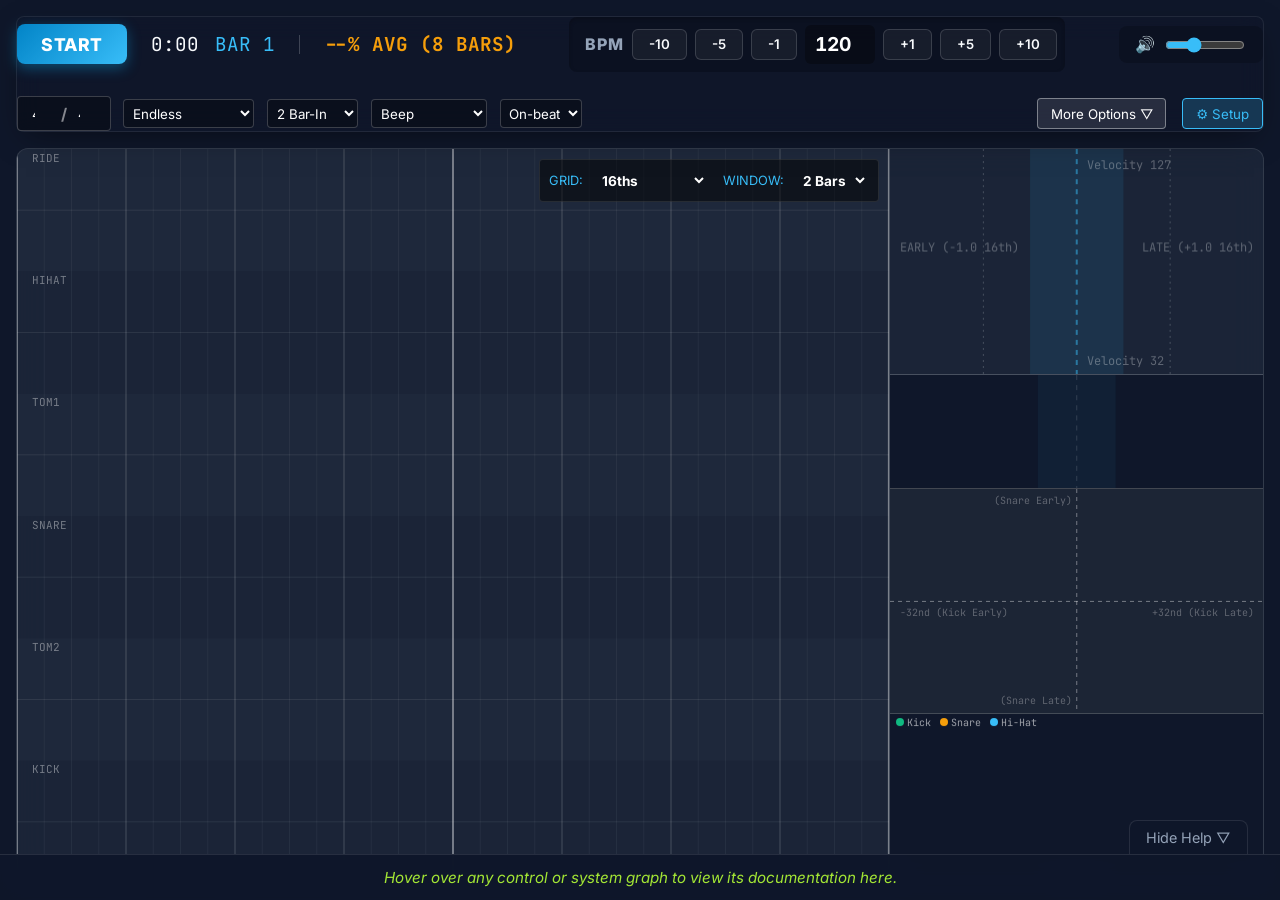
==== index.html @ 2d9b0c22 "Histogram for hit velocity." ====
<!DOCTYPE html>
<html lang="en">

<head>
    <meta charset="UTF-8">
    <meta name="viewport" content="width=device-width, initial-scale=1.0">
    <title>Pocket Lab</title>
    <meta name="description" content="A high-precision Web MIDI drumming coach.">
    <!-- Typography -->
    <link rel="preconnect" href="https://fonts.googleapis.com">
    <link rel="preconnect" href="https://fonts.gstatic.com" crossorigin>
    <link href="https://fonts.googleapis.com/css2?family=JetBrains+Mono:wght@400;700&display=swap" rel="stylesheet">
    <!-- Styles -->
    <link rel="stylesheet" href="css/style.css">
</head>

<body>
    <div id="app">
        <!-- Top Horizontal Dashboard -->
        <div id="top-bar" class="glass-panel"
            style="position: relative; display: flex; align-items: center; justify-content: space-between; flex-wrap: wrap; gap: 1.5rem; z-index: 10;">

            <!-- Execution Controls -->
            <div style="display: flex; align-items: center; gap: 1.5rem;">
                <button id="play-btn" class="btn-primary"
                    data-help="Click Start to initiate your live coaching session. The master clock and bar counter will track your progress.">Start</button>
                <div style="display: flex; gap: 1rem; align-items: baseline;">
                    <span id="timer-display" data-help="Session Duration." class="numeric-data"
                        style="font-size: 1.2rem;">0:00</span>
                    <span id="bar-display" data-help="Current measure count in the active session." class="numeric-data"
                        style="font-size: 1.2rem; color: var(--color-primary-accent);">BAR 1</span>
                    <div
                        style="width: 1px; height: 1.2rem; background: rgba(255,255,255,0.2); align-self: center; margin: 0 0.5rem;">
                    </div>
                    <span id="score-display" data-help="Live Average Timing Score evaluated over the current window." class="numeric-data"
                        style="font-size: 1.2rem; font-weight: bold; color: var(--color-warning);">--% AVG (8 BARS)</span>
                </div>
            </div>

            <!-- BPM Tuner Engine -->
            <div style="display: flex; align-items: center; gap: 0.5rem; background: rgba(0,0,0,0.2); padding: 0.5rem; border-radius: var(--border-radius-md); box-shadow: inset 0 2px 4px rgba(0,0,0,0.2);"
                data-help="Main Tempo (Beats Per Minute). Use the quick-step buttons for rapid tuning.">
                <span style="font-weight: 800; color: var(--color-text-muted); padding-left: 0.5rem; letter-spacing: 1px;">BPM</span>
                <button class="btn-secondary bpm-step" data-step="-10">-10</button>
                <button class="btn-secondary bpm-step" data-step="-5">-5</button>
                <button class="btn-secondary bpm-step" data-step="-1">-1</button>
                <input type="number" id="bpm-input" class="numeric-data" value="120" min="40" max="300"
                    style="width: 70px; text-align: center; font-size: 1.2rem; font-weight: bold; border-color: transparent;">
                <button class="btn-secondary bpm-step" data-step="1">+1</button>
                <button class="btn-secondary bpm-step" data-step="5">+5</button>
                <button class="btn-secondary bpm-step" data-step="10">+10</button>
            </div>

            <!-- Master Volume -->
            <div style="display: flex; align-items: center; gap: 0.5rem; background: rgba(0,0,0,0.2); padding: 0.5rem 1rem; border-radius: 8px;"
                data-help="Global metronome audio output volume. Drag past 100% to boost gain.">
                <span>🔊</span>
                <input type="range" id="setting-master-volume" value="100" min="0" max="300"
                    style="width: 80px; align-self: center; margin-top: 0.2rem;">
            </div>

            <!-- Core Settings -->
            <div style="display: flex; align-items: center; gap: 0.8rem;">
                <div style="display: flex; align-items: center; background: rgba(0,0,0,0.3); padding: 0.15rem 0.5rem; border-radius: 4px; border: 1px solid rgba(255,255,255,0.2); font-weight: bold; gap: 0.3rem;"
                    title="Time Signature"
                    data-help="Set the Time Signature (Beats per Bar / Subdivision). Hits resolve primarily back to default quarter note pulses.">
                    <input type="number" id="setting-ts-count" value="4" min="1" max="32"
                        style="width: 30px; background: transparent; color: white; border: none; text-align: right; outline: none; -moz-appearance: textfield; appearance: textfield;">
                    <span style="color: rgba(255,255,255,0.5);">/</span>
                    <input type="number" id="setting-ts-subdiv" value="4" min="1" max="32"
                        style="width: 30px; background: transparent; color: white; border: none; outline: none; -moz-appearance: textfield; appearance: textfield;">
                </div>
                <select id="setting-intervalMode" title="Interval Mode"
                    data-help="Select 'Endless' to practice indefinitely, or set a focused duration filter which will auto-stop the clock."
                    style="padding: 0.3rem; background: rgba(0,0,0,0.3); color: white; border: 1px solid rgba(255,255,255,0.2); border-radius: 4px;">
                    <option value="endless">Endless</option>
                    <option value="1min">Focus (1 min)</option>
                    <option value="3min">Stamina (3 min)</option>
                </select>
                <select id="setting-countInBars" title="Count-In"
                    data-help="Sets the number of standard bars played before the session tracker and muting challenges actually begin."
                    style="padding: 0.3rem; background: rgba(0,0,0,0.3); color: white; border: 1px solid rgba(255,255,255,0.2); border-radius: 4px;">
                    <option value="0">No Count</option>
                    <option value="1">1 Bar-In</option>
                    <option value="2" selected>2 Bar-In</option>
                </select>
                <select id="setting-voicing" title="Voicing"
                    data-help="Select the click tone. 'Woodblock' is warmer, 'Voice' counts out loud, and 'Standard' is an electronic beep."
                    style="padding: 0.3rem; background: rgba(0,0,0,0.3); color: white; border: 1px solid rgba(255,255,255,0.2); border-radius: 4px;">
                    <option value="beep">Beep</option>
                    <option value="woodblock">Wood</option>
                    <option value="female-voice">Female Voice</option>
                    <option value="male-voice">Male Voice</option>
                </select>
                <select id="setting-emphasis" title="Emphasis Grid"
                    data-help="Filters out specific beat pulses. 'Ands' only plays the offbeats; '2 and 4' forces backbeat feel."
                    style="padding: 0.3rem; background: rgba(0,0,0,0.3); color: white; border: 1px solid rgba(255,255,255,0.2); border-radius: 4px;">
                    <option value="on-beat">On-beat</option>
                    <option value="ands">Ands</option>
                    <option value="2and4">2 & 4</option>
                </select>
                </select>
            </div>

            <div style="display: flex; align-items: center; gap: 1rem;">
                <button id="btn-toggle-challenges"
                    data-help="Opens the drop-down menu for advanced Mute Bars and Shaky Click features."
                    style="padding: 0.4rem 0.8rem; cursor: pointer; border-radius: 4px; border: 1px solid rgba(255,255,255,0.4); background: rgba(255,255,255,0.1); color: white;">More
                    Options ▽</button>
                <button id="btn-hardware-setup"
                    data-help="Configure MIDI ports, map custom electronic drum triggers, and calibrate system latency."
                    style="padding: 0.4rem 0.8rem; cursor: pointer; border-radius: 4px; background: rgba(56, 189, 248, 0.2); color: var(--color-primary-accent); border: 1px solid var(--color-primary-accent);">⚙️
                    Setup</button>
            </div>

            <!-- Absolute Dropdown Overlay for Challenges -->
            <div id="expanded-rhythm-settings"
                style="display: none; position: absolute; top: calc(100% + 10px); left: 0; right: 0; background: rgba(30, 41, 59, 0.95); backdrop-filter: blur(10px); padding: 1.5rem; z-index: 20; border: 1px solid rgba(255,255,255,0.2); border-radius: 8px; box-shadow: 0 20px 25px -5px rgba(0,0,0,0.5);">
                <div style="display: flex; justify-content: space-around; gap: 2rem;">
                    <!-- Subdivision Mixer -->
                    <div style="flex: 1;">
                        <h3 style="margin-top: 0; color: var(--color-primary-accent);">Subdivision Mixer</h3>
                        <p style="font-size: 0.85rem; color: #94a3b8; font-style: italic;">Enable secondary clicking
                            layers and physically mix their volumes output levels.</p>

                        <div style="display: flex; flex-direction: column; gap: 0.6rem; margin-top: 1rem;">
                            <div
                                style="display: flex; align-items: center; justify-content: space-between; border-bottom: 1px solid rgba(255,255,255,0.1); padding-bottom: 0.5rem; margin-bottom: 0.2rem;">
                                <label
                                    style="display: flex; align-items: center; gap: 0.5rem; width: 120px; font-weight: bold;"><input
                                        type="checkbox" id="setting-pattern-main" checked> Main Beat</label>
                                <input type="range" id="vol-pattern-main" value="100" min="0" max="100"
                                    style="flex: 1;">
                            </div>
                            <div style="display: flex; align-items: center; justify-content: space-between;">
                                <label style="display: flex; align-items: center; gap: 0.5rem; width: 120px;"><input
                                        type="checkbox" id="setting-pattern-8th"> 8th Note</label>
                                <input type="range" id="vol-pattern-8th" value="50" min="0" max="100" style="flex: 1;">
                            </div>
                            <div style="display: flex; align-items: center; justify-content: space-between;">
                                <label style="display: flex; align-items: center; gap: 0.5rem; width: 120px;"><input
                                        type="checkbox" id="setting-pattern-8thTrip"> 8th Triplet</label>
                                <input type="range" id="vol-pattern-8thTrip" value="50" min="0" max="100"
                                    style="flex: 1;">
                            </div>
                            <div style="display: flex; align-items: center; justify-content: space-between;">
                                <label style="display: flex; align-items: center; gap: 0.5rem; width: 120px;"><input
                                        type="checkbox" id="setting-pattern-16th"> 16th Note</label>
                                <input type="range" id="vol-pattern-16th" value="50" min="0" max="100" style="flex: 1;">
                            </div>
                            <div style="display: flex; align-items: center; justify-content: space-between;">
                                <label style="display: flex; align-items: center; gap: 0.5rem; width: 120px;"><input
                                        type="checkbox" id="setting-pattern-16thTrip"> 16th Triplet</label>
                                <input type="range" id="vol-pattern-16thTrip" value="50" min="0" max="100"
                                    style="flex: 1;">
                            </div>
                        </div>
                    </div>

                    <div style="width: 1px; background: rgba(255,255,255,0.1);"></div>

                    <!-- Mute Bars -->
                    <div style="flex: 1;">
                        <h3 style="margin-top: 0;">Mute Bars</h3>
                        <p style="font-size: 0.85rem; color: #94a3b8; font-style: italic;">Mutes the click completely to
                            test your internal tempo keeping.</p>
                        <div style="display: flex; align-items: center; gap: 1rem; margin-top: 1rem;">
                            <select id="setting-gapRadioMode"
                                style="padding: 0.3rem; background: rgba(0,0,0,0.3); color: white; border: 1px solid rgba(255,255,255,0.2); border-radius: 4px;">
                                <option value="off">Off</option>
                                <option value="constant">Constant</option>
                                <option value="random-beat">Random Beat</option>
                                <option value="random-bar">Random Bar</option>
                            </select>
                            <span
                                data-help="When Mute Bars is set to 'Constant', configures the exact amount of full bars played vs muted.">
                                <input type="number" id="setting-gapConstantOn" value="1" min="1" max="16"
                                    style="width: 50px; background: rgba(0,0,0,0.3); color: white; border: 1px solid rgba(255,255,255,0.2); padding: 0.2rem;">
                                On /
                                <input type="number" id="setting-gapConstantOff" value="1" min="1" max="16"
                                    style="width: 50px; background: rgba(0,0,0,0.3); color: white; border: 1px solid rgba(255,255,255,0.2); padding: 0.2rem;">
                                Off
                            </span>
                        </div>
                        <div id="setting-gapChaos-container"
                            style="margin-top: 1rem; display: none; align-items: center; gap: 1rem;"
                            data-help="When Mute Bars is set to 'Random', determines the percentage (%) chance any individual click will be randomly deleted.">
                            <label>Random Chance:</label>
                            <input type="range" id="setting-gapChaos" value="50" min="0" max="100" style="flex: 1;">
                        </div>
                    </div>

                    <div style="width: 1px; background: rgba(255,255,255,0.1);"></div>

                    <!-- Shaky Click -->
                    <div style="flex: 1;">
                        <h3 style="margin-top: 0; color: var(--color-warning);">Shaky Click</h3>
                        <p style="font-size: 0.85rem; color: #94a3b8; font-style: italic;">Challenges you to keep a
                            consistent time despite an inconsistent click. Your score is judged against the actual
                            consistent grid.</p>
                        <div style="margin-top: 1rem;">
                            <label><input type="checkbox" id="setting-shakyEnabled"> <b>Enable Simulator</b></label>
                        </div>
                        <div style="display: flex; align-items: center; gap: 1rem; margin-top: 1rem;">
                            <span
                                data-help="The maximum unsteadiness penalty applied to a shaky click in milliseconds.">
                                <label>Jitter Range:</label>
                                <input type="number" id="setting-shakyRange" value="10" min="1" max="100"
                                    style="width: 60px; background: rgba(0,0,0,0.3); color: white; border: 1px solid rgba(255,255,255,0.2); padding: 0.2rem;">
                                ms
                            </span>
                            <span
                                data-help="The percentage chance the engine will actually jitter a click on any given beat.">
                                <label>Jitter Chance:</label>
                                <input type="number" id="setting-shakyChance" value="50" min="0" max="100"
                                    style="width: 50px; background: rgba(0,0,0,0.3); color: white; border: 1px solid rgba(255,255,255,0.2); padding: 0.2rem;">
                                %
                            </span>
                        </div>
                    </div>
                </div>
            </div>
        </div>

        <!-- Main Visualization Layer -->
        <div class="panel-lab surface" id="panel-lab"
            style="flex: 1; display: flex; flex-direction: row; overflow: hidden; margin-top: 1rem; border-color: rgba(255,255,255,0.1) !important; padding: 0;">

            <!-- Repeating Time Series Plot (Left 70%) -->
            <div style="flex: 7; position: relative; border-right: 1px solid rgba(255,255,255,0.2); display: flex; flex-direction: column;"
                data-help="Multi-Track Timeline. A scrolling sequencer grid plotting your exact hits in real-time. Loops according to the window length.">
                <div
                    style="position: absolute; top: 10px; right: 10px; z-index: 5; display: flex; gap: 0.5rem; align-items: center; background: rgba(0,0,0,0.5); padding: 0.3rem 0.6rem; border-radius: 4px; border: 1px solid rgba(255,255,255,0.1);">
                    <label
                        style="color: var(--color-primary-accent); font-size: 0.8rem; text-transform: uppercase;">Grid:</label>
                    <select id="setting-timeline-grid"
                        style="background: transparent; color: white; border: none; font-size: 0.85rem; font-weight: bold; cursor: pointer; outline: none; margin-right: 0.5rem;">
                        <option value="1">Quarter</option>
                        <option value="2">8ths</option>
                        <option value="4" selected>16ths</option>
                        <option value="3">8th Triplets</option>
                        <option value="6">16th Triplets</option>
                    </select>

                    <label
                        style="color: var(--color-primary-accent); font-size: 0.8rem; text-transform: uppercase;">Window:</label>
                    <select id="setting-timeline-window"
                        style="background: transparent; color: white; border: none; font-size: 0.85rem; font-weight: bold; cursor: pointer; outline: none;">
                        <option value="1">1 Bar</option>
                        <option value="2" selected>2 Bars</option>
                        <option value="4">4 Bars</option>
                    </select>
                </div>
                <!-- Adding pointer-events: none so it doesn't block hover events of the overarching div, though maybe fine without. Will just place canvas absolutely over it if it needs strict scaling. Actually, flex: 1 is fine since we use ResizeObserver in the JS classes usually. -->
                <div style="flex: 1; position: relative; width: 100%; height: 100%;">
                    <canvas id="timeline-canvas"
                        style="position: absolute; top:0; left:0; width:100%; height:100%;"></canvas>
                </div>
            </div>

            <!-- Legacy Analytics Column (Right 30%) -->
            <div style="flex: 3; display: flex; flex-direction: column; overflow: hidden;">
                <!-- Scatter Plot (Top 40%) -->
                <div style="flex: 4; position: relative; border-bottom: 1px solid rgba(255,255,255,0.2);">
                   <label data-help="Precision Scatter Plot. Analyzes your real-time timing accuracy and velocity as you play."></label>
                    <canvas id="lab-canvas"
                        style="position: absolute; top:0; left:0; width:100%; height:100%;"></canvas>
                </div>

                <!-- Histogram Bell Curve (Middle 20%) -->
                <div style="flex: 2; position: relative; border-bottom: 1px solid rgba(255,255,255,0.2); background: rgba(0,0,0,0.3);">
                 <label style="margin-top: 0.5rem;" data-help="Accuracy Heatmap. Tracks your overall session precision via a bell curve summary."></label>
                    <canvas id="histogram-canvas"
                        style="position: absolute; top:0; left:0; width:100%; height:100%;"></canvas>
                </div>

                <!-- Limb Offset Matrix (Bottom 40%) -->
                <div style="flex: 4; position: relative; background: rgba(0,0,0,0.1);">
                 <label style="margin-top: 0.5rem;" data-help="Limb Sync Matrix. Evaluates how tightly your Hi-Hat alignments sync up with Kick/Snare strokes."></label>
                    <canvas id="matrix-canvas"
                        style="position: absolute; top:0; left:0; width:100%; height:100%;"></canvas>
                </div>

                <!-- Velocity Histogram (below matrix, optional) -->
                <div id="velocity-histogram-container" style="flex: 3; position: relative; border-top: 1px solid rgba(255,255,255,0.2); background: rgba(0,0,0,0.2); display: none;">
                    <label data-help="Velocity Distribution. Shows how consistently you are hitting each instrument. A tightly clustered cluster means consistent dynamics."></label>
                    <canvas id="velocity-histogram-canvas"
                        style="position: absolute; top:0; left:0; width:100%; height:100%;"></canvas>
                </div>
            </div>
        </div>

        <!-- Floating Help Overlay -->
        <div id="help-wrapper"
            style="position: fixed; bottom: 0; left: 0; right: 0; z-index: 50; display: flex; flex-direction: column; align-items: flex-end;">
            <button id="btn-toggle-help"
                style="margin-right: 2rem; padding: 0.5rem 1rem; background: rgba(15, 23, 42, 0.95); color: #94a3b8; border: 1px solid rgba(255,255,255,0.1); border-bottom: none; border-radius: 8px 8px 0 0; cursor: pointer; font-size: 0.9rem; transition: all 0.2s;">Hide
                Help ▽</button>
            <div id="help-footer"
                style="width: 100%; background: rgba(15, 23, 42, 0.98); backdrop-filter: blur(10px); padding: 0.8rem; text-align: center; color: #a3e635; font-style: italic; font-size: 0.95rem; border-top: 1px solid rgba(255,255,255,0.1); display: flex; align-items: center; justify-content: center; min-height: 2.5rem;">
                <span id="help-content">Hover over any control or system graph to view its documentation here.</span>
            </div>
        </div>
    </div>

    <!-- Hardware Setup Modal -->
    <!-- Hardware Modal -->
    <dialog id="modal-hardware" class="glass-modal">
        <div
            style="display: flex; justify-content: space-between; align-items: center; border-bottom: 1px solid rgba(255,255,255,0.1); padding-bottom: 1rem; margin-bottom: 1rem;">
            <h2 style="margin: 0;">Device Setup & Calibration</h2>
            <button id="btn-close-modal"
                style="cursor: pointer; background: transparent; color: white; border: none; font-size: 1.5rem;">&times;</button>
        </div>

        <!-- Tab Controls -->
        <div
            style="display: flex; gap: 1rem; margin-bottom: 1.5rem; border-bottom: 1px solid rgba(255,255,255,0.1); padding-bottom: 0.5rem;">
            <button id="tab-btn-setup"
                style="background: none; border: none; color: white; font-size: 1.1rem; cursor: pointer; border-bottom: 2px solid var(--color-primary-accent); padding-bottom: 0.5rem; font-weight: bold;">Mapping
                & Calibration</button>
            <button id="tab-btn-advanced"
                style="background: none; border: none; color: rgba(255,255,255,0.5); font-size: 1.1rem; cursor: pointer; padding-bottom: 0.5rem;">Advanced
                Config</button>
            <button id="tab-btn-troubleshoot"
                style="background: none; border: none; color: rgba(255,255,255,0.5); font-size: 1.1rem; cursor: pointer; padding-bottom: 0.5rem;">Troubleshoot</button>
        </div>

        <!-- Setup View Focus -->
        <div id="view-setup">
            <div style="margin-bottom: 2rem;">
                <h3 data-help="Current status of the browser's Web MIDI API connection.">MIDI Connection</h3>
                <div id="midi-status" style="color: var(--color-warning);">Waiting for browser Web MIDI permission...
                </div>
            </div>

            <div style="margin-bottom: 2rem;"
                data-help="Velocity threshold (0-127). Any physical pad strike that registers a velocity softer than this numeric value will be ignored. Useful for preventing vibrations or false-triggers from displaying.">
                <h3>Ghost Note Filter</h3>
                <p style="font-size: 0.85rem; color: #94a3b8; font-style: italic; margin-top: 0.5rem;">
                    Strikes below this velocity are ignored. Use this to filter out unintended vibrations or
                    double-triggers. Click Calibrate and play your ghost notes to tune this automatically.
                <div style="display: flex; align-items: center; gap: 1rem; margin-top: 0.5rem;">
                    <input type="number" id="hw-ghost-threshold" min="0" max="127" value="32"
                        style="width: 80px; padding: 0.3rem; background: rgba(0,0,0,0.3); color: white; border: 1px solid rgba(255,255,255,0.2); border-radius: 4px;">
                    <button id="btn-calibrate-ghost"
                        data-help="Click this and strike your pads as softly as possible. The engine records your loudest 'ghost note'. Click 'Finish' to automatically set the filter exactly 1 step above it."
                        style="padding: 0.3rem 1rem; cursor: pointer; background: var(--color-primary-accent); border: none; border-radius: 4px; font-weight: bold; color: black;">Calibrate</button>
                    <div id="ghost-status" style="font-size: 0.9rem; color: #94a3b8; margin-left: 0.5rem;"></div>
                </div>
                </p>
            </div>

            <div style="margin-bottom: 2rem;">
                <div style="display: flex; justify-content: space-between; align-items: flex-end;">
                    <div>
                        <h3>MIDI Note Mapping</h3>
                        <p style="font-size: 0.85rem; color: #94a3b8; font-style: italic; margin-bottom: 0;">Provide
                            multiple Note IDs separated by a comma (e.g. "34, 36, 38"). Click 'Listen' and strike your
                            pads in different ways to capture all available zones for that instrument, then click
                            'Stop'.</p>
                    </div>
                    <div>
                        <label
                            style="display: flex; align-items: center; gap: 0.5rem; color: var(--color-warning); font-weight: bold; font-size: 0.9rem;"
                            data-help="When enabled, any strikes configured as a 'Ride' will automatically be drawn and evaluated exactly as if they were the Hi-Hat."><input
                                type="checkbox" id="setting-merge-ride"> Merge Ride to Hi-Hat</label>
                    </div>
                </div>
                <table style="width: 100%; text-align: left; border-collapse: collapse;">
                    <thead>
                        <tr style="border-bottom: 1px solid rgba(255,255,255,0.2);">
                            <th data-help="The drum component you are configuring."
                                style="padding: 0.5rem; width: 20%;">Instrument</th>
                            <th data-help="The internal numerical identity of the MIDI note sent by the drum brain."
                                style="padding: 0.5rem; width: 35%;">MIDI Notes</th>
                            <th data-help="Click 'Listen' to start recording. Strike your pads multiple times to capture all zones. Click 'Stop' when finished."
                                style="padding: 0.5rem; width: 25%;">Live Map</th>
                            <th data-help="Visual configuration for how this pad displays in the visualizations."
                                style="padding: 0.5rem; width: 20%;">Visuals</th>
                        </tr>
                    </thead>
                    <tbody id="mapping-tbody">
                        <!-- JS will populate -->
                    </tbody>
                </table>
            </div>

            <div style="margin-bottom: 2rem;">
                <h3>System Calibration (Latency Sync)</h3>
                <p style="font-size: 0.9rem; color: #94a3b8; font-style: italic;">Strike any mapped pad exactly
                    simultaneously with the pulse to calculate your system latency offset.</p>
                <div style="display: flex; align-items: center; gap: 1rem; margin-top: 1rem;">
                    <button id="btn-start-calibration"
                        data-help="Striking repeatedly along with the click track allows the engine to calculate and subtract out latency caused by your specific hardware."
                        style="padding: 0.5rem 1rem; cursor: pointer; background: var(--color-primary-accent); border: none; border-radius: 4px; font-weight: bold; color: black;">Start
                        Calibration (8 Hits)</button>
                    <div id="calibration-status" style="font-variant-numeric: tabular-nums;">Ready. L_sys: 0ms</div>
                </div>
            </div>

            <!-- Modal Help System Relocated To Bottom -->
            <details id="modal-help-section"
                style="background: rgba(0,0,0,0.3); padding: 1rem; border-radius: 8px; border: 1px solid rgba(255,255,255,0.1);">
                <summary style="cursor: pointer; font-weight: bold; color: var(--color-primary-accent);">Interactive
                    Help</summary>
                <div id="modal-help-content"
                    style="margin-top: 0.5rem; color: #94a3b8; font-size: 0.9rem; line-height: 1.4; min-height: 3rem;">
                    Hover over any control or graph to see its description and goal here.
                </div>
            </details>
        </div>

        <!-- Advanced View Focus -->
        <div id="view-advanced" style="display: none;">
            <div style="margin-bottom: 2rem;">
                <label style="display: block; font-weight: bold; margin-bottom: 0.5rem; color: var(--color-primary-accent); font-size: 1.1rem;">System Synchronization</label>
                <div style="display: flex; flex-direction: column; gap: 1rem; margin-top: 1rem; background: rgba(0,0,0,0.2); border: 1px solid rgba(255,255,255,0.1); padding: 1rem; border-radius: 8px;">
                    <div style="display: flex; align-items: center; justify-content: space-between;">
                        <span data-help="When enabled, Pocket Lab will automatically slave its Tempo and Start/Stop Engine to incoming Web MIDI Real-Time Clocks (e.g. Ableton Live via IAC Driver).">External MIDI Clock Sync:</span>
                        <input type="checkbox" id="setting-midiSync" style="transform: scale(1.2);">
                    </div>
                    <div style="display: flex; align-items: center; justify-content: space-between; border-top: 1px solid rgba(255,255,255,0.1); padding-top: 1rem;">
                        <span data-help="Automatically mutes the Pocket Lab metronome audio while external Master Sync is actively playing.">Mute Metronome when Synchronized:</span>
                        <input type="checkbox" id="setting-muteSync" style="transform: scale(1.2);">
                    </div>
                    <details style="margin-top: 0.5rem; font-size: 0.85rem; color: #94a3b8; border-top: 1px dotted rgba(255,255,255,0.2); padding-top: 0.5rem;">
                        <summary style="cursor: pointer; color: var(--color-primary-accent); font-weight: bold;">How to Setup Ableton Live Sync (macOS)</summary>
                        <ol style="margin-top: 0.5rem; padding-left: 1.25rem; line-height: 1.4;">
                            <li style="margin-bottom: 0.25rem;">Open the built-in macOS <strong>Audio MIDI Setup</strong> application.</li>
                            <li style="margin-bottom: 0.25rem;">Go to Window -> Show MIDI Studio -> double-click <strong>IAC Driver</strong> and ensure "Device is online" is checked.</li>
                            <li style="margin-bottom: 0.25rem;">Open <strong>Ableton Live</strong> -> Preferences -> Link/Tempo/MIDI.</li>
                            <li style="margin-bottom: 0.25rem;">Under MIDI Ports, find <strong>Out: IAC Driver (Bus 1)</strong> and toggle <strong>Sync</strong> to <strong>On</strong>.</li>
                            <li style="margin-bottom: 0.25rem;">Refresh Pocket Lab, ensure the <strong>External Sync</strong> toggle above is active. When you click Play in Ableton, Pocket Lab will automatically lock tempo and begin grading your playing synchronously!</li>
                        </ol>
                    </details>
                </div>
            </div>

            <div style="margin-bottom: 2rem;">
                <label
                    style="display: block; font-weight: bold; margin-bottom: 0.5rem; color: var(--color-primary-accent); font-size: 1.1rem;">Audible
                    Feedback</label>
                <div
                    style="display: flex; flex-direction: column; gap: 1rem; margin-top: 1rem; background: rgba(0,0,0,0.2); border: 1px solid rgba(255,255,255,0.1); padding: 1rem; border-radius: 8px;">
                    <div style="display: flex; align-items: center; justify-content: space-between;">
                        <span data-help="Selects which drums and beats trigger audio feedback evaluators.">Trigger
                            Mode:</span>
                        <select id="setting-feedbackTrigger"
                            style="background: rgba(0,0,0,0.3); color: white; border: 1px solid rgba(255,255,255,0.2); border-radius: 4px; padding: 0.3rem;">
                            <option value="snare" selected>Snare on downbeats</option>
                            <option value="kick">Kick on downbeats</option>
                            <option value="snare-kick">Snare and kick alternating</option>
                        </select>
                    </div>

                    <div style="display: flex; align-items: center; justify-content: space-between;">
                        <span
                            data-help="Determines the target accuracy window required to trigger a 'Good' evaluation (within +/- 32nd note space).">Difficulty
                            (Good Window):</span>
                        <select id="setting-feedbackDifficulty"
                            style="background: rgba(0,0,0,0.3); color: white; border: 1px solid rgba(255,255,255,0.2); border-radius: 4px; padding: 0.3rem;">
                            <option value="easy">Easy (80%)</option>
                            <option value="medium" selected>Medium (50%)</option>
                            <option value="hard">Hard (20%)</option>
                        </select>
                    </div>

                        <div style="display: flex; align-items: center; justify-content: space-between;">
                            <span data-help="Adjust the volume of the evaluation sound effects (good, great, perfect) independently of the click.">Feedback Volume:</span>
                            <div style="display: flex; align-items: center; gap: 0.5rem;">
                                <input type="range" id="setting-feedbackVolume" min="0" max="200" value="100" style="width: 80px;">
                                <span id="feedbackVolume-val" style="font-size: 0.8rem; width: 35px; text-align: right;">100%</span>
                            </div>
                        </div>

                        <div style="display: flex; align-items: center; justify-content: space-between;">
                            <span data-help="Adjust the pitch/frequency (Hz) of the standard electronic metronome beep sound.">Metronome Beep Pitch:</span>
                            <div style="display: flex; align-items: center; gap: 0.5rem;">
                                <input type="range" id="setting-beepFrequency" min="400" max="2000" value="1000" step="10" style="width: 80px;">
                                <span id="beepFrequency-val" class="numeric-data" style="font-size: 0.8rem; width: 45px; text-align: right;">1000Hz</span>
                            </div>
                        </div>
                    </div>
            </div>

            <div style="margin-bottom: 2rem;">
                <label
                    style="display: block; font-weight: bold; margin-bottom: 0.5rem; color: var(--color-primary-accent); font-size: 1.1rem;">Velocity
                    Distribution Graph</label>
                <div
                    style="display: flex; flex-direction: column; gap: 0.75rem; margin-top: 1rem; background: rgba(0,0,0,0.2); border: 1px solid rgba(255,255,255,0.1); padding: 1rem; border-radius: 8px;">
                    <p style="font-size: 0.85rem; color: #94a3b8; font-style: italic; margin: 0;">Show the velocity histogram panel below the Limb Sync Matrix. Select which instruments to include on the graph.</p>
                    <div style="display: flex; align-items: center; gap: 1.5rem; flex-wrap: wrap; margin-top: 0.25rem;">
                        <label style="display: flex; align-items: center; gap: 0.4rem; cursor: pointer;">
                            <input type="checkbox" id="velHist-snare" checked style="transform: scale(1.2);"> Snare
                        </label>
                        <label style="display: flex; align-items: center; gap: 0.4rem; cursor: pointer;">
                            <input type="checkbox" id="velHist-hihat" checked style="transform: scale(1.2);"> Hi-Hat
                        </label>
                        <label style="display: flex; align-items: center; gap: 0.4rem; cursor: pointer;">
                            <input type="checkbox" id="velHist-kick" checked style="transform: scale(1.2);"> Kick
                        </label>
                    </div>
                </div>
            </div>

            <div style="margin-bottom: 2rem;"
                data-help="Adjusts how long hits survive on the scatter plot before dissolving. Uses high-performance real-time logarithmic decay instead of structural CSS transitions for 60FPS fluid renders.">
                <label
                    style="display: block; font-weight: bold; margin-bottom: 0.5rem; color: var(--color-primary-accent); font-size: 1.1rem;">Scatter
                    Plot Deterioration Speed</label>
                <div style="display: flex; align-items: center; gap: 1rem; margin-top: 1rem;">
                    <input type="range" id="setting-fadeSeconds" value="3.0" min="0.5" max="10.0" step="0.5"
                        style="flex: 1;">
                    <span id="display-fadeSeconds"
                        style="font-family: monospace; font-size: 1.1rem; min-width: 40px; text-align: right;">3.0s</span>
                </div>
            </div>
        </div>

        <!-- Troubleshoot View Focus -->
        <div id="view-troubleshoot" style="display: none;">
            <div style="display: flex; justify-content: space-between; align-items: center; margin-bottom: 1rem;">
                <div>
                    <label style="margin-right: 0.5rem;">Log Level Filter:</label>
                    <select id="log-level-filter"
                        data-help="Determine how verbose the hardware logger is. Level 1 filters out continuous controller pedaling spam."
                        style="background: rgba(0,0,0,0.3); color: white; padding: 0.3rem; border: 1px solid rgba(255,255,255,0.2); border-radius: 4px;">
                        <option value="1">1 - Note On</option>
                        <option value="2">2 - All Standard MIDI Events</option>
                        <option value="3">3 - Everything (Raw)</option>
                    </select>
                </div>
                <button id="btn-clear-log" data-help="Erases the current console readout."
                    style="padding: 0.3rem 0.6rem; cursor: pointer; background: rgba(239, 68, 68, 0.2); border: 1px solid var(--color-critical); color: var(--color-critical); border-radius: 4px;">Clear
                    Console</button>
            </div>

            <!-- Limit to 5000 messages via JS logic inside app -->
            <div id="hw-console"
                style="background: black; padding: 1rem; border-radius: 4px; border: 1px solid rgba(255,255,255,0.1); height: 400px; overflow-y: auto; font-family: monospace; font-size: 0.85rem; color: #a3e635; display: flex; flex-direction: column-reverse; white-space: pre-wrap;">
                <div>[System] Troubleshooter console initialized. Waiting for events...</div>
            </div>
        </div>
    </dialog>

    <!-- Session Result Modal -->
    <!-- Session Result Modal -->
    <dialog id="modal-session-result" class="glass-modal" style="text-align: center; max-width: 400px;">
        <h2 style="margin-top: 0; color: var(--color-primary-accent);">Practice Complete!</h2>
        <div style="font-size: 4rem; font-weight: bold; margin: 1rem 0; font-variant-numeric: tabular-nums;"
            id="result-score">--%</div>
        <p style="color: #94a3b8; margin-bottom: 2rem;" id="result-desc">Your session has been saved to the log.</p>

        <div style="display: flex; gap: 1rem; justify-content: center;">
            <button id="btn-result-delete" class="btn-critical">Discard</button>
            <button id="btn-result-close" class="btn-primary">Close</button>
        </div>
    </dialog>

    <!-- Scripts -->
    <script type="module" src="js/midi.js?v=2"></script>
    <script type="module" src="js/metronome.js"></script>
    <script type="module" src="js/visualizer.js"></script>
    <script type="module" src="js/histogram.js"></script>
    <script type="module" src="js/timeline.js"></script>
    <script type="module" src="js/limbMatrix.js"></script>
    <!-- Scoring utilities -->
    <script type="module" src="js/scoring.js"></script>
    <!-- App entry piece -->
    <script type="module" src="js/app.js?v=2"></script>
</body>

</html>
---- css/style.css ----
@import url('https://fonts.googleapis.com/css2?family=Inter:wght@400;600;800&family=JetBrains+Mono:wght@400;700;800&display=swap');

/* Pocket Lab - Modern Design System (Obsidian Glass) */

:root {
    /* Palette */
    --color-bg: #0F172A; /* Slate 900 */
    --color-surface: rgba(30, 41, 59, 0.8); /* Slate 800 semi-transparent */
    --color-primary-accent: #38bdf8; /* Sky 400 */
    --color-primary-hover: #7dd3fc;
    --color-success: #10b981; /* Emerald 500 */
    --color-warning: #f59e0b; /* Amber 500 */
    --color-critical: #ef4444; /* Red 500 */
    --color-text-main: #f8fafc;
    --color-text-muted: #94a3b8;

    /* Typography */
    --font-sans: 'Inter', system-ui, sans-serif;
    --font-mono: 'JetBrains Mono', monospace;

    /* Borders */
    --border-radius-sm: 6px;
    --border-radius-md: 8px;
    --border-radius-xl: 12px;
    
    /* Effects */
    --glass-border: 1px solid rgba(255, 255, 255, 0.08);
    --glass-shadow: 0 10px 30px -10px rgba(0, 0, 0, 0.5);
}

*, *::before, *::after {
    box-sizing: border-box;
}

body {
    margin: 0;
    padding: 0;
    background-color: var(--color-bg);
    color: var(--color-text-main);
    font-family: var(--font-sans); /* Shift default to modern sans */
    -webkit-font-smoothing: antialiased;
}

/* Numeric data gets monospace */
.numeric-data, input[type="number"], .timer-display {
    font-family: var(--font-mono);
    font-variant-numeric: tabular-nums;
}

#app {
    display: flex;
    flex-direction: column;
    height: 100vh;
    padding: 1rem;
    gap: 0;
}

/* ---------------------------------
   Surfaces & Glassmorphism
---------------------------------- */

.surface {
    background-color: var(--color-surface);
    border-radius: var(--border-radius-xl);
    border: var(--glass-border);
    padding: 1rem;
    backdrop-filter: blur(16px);
    -webkit-backdrop-filter: blur(16px);
}

.glass-panel {
    background: rgba(15, 23, 42, 0.6);
    border-radius: var(--border-radius-md);
    border: var(--glass-border);
    backdrop-filter: blur(12px);
    -webkit-backdrop-filter: blur(12px);
    box-shadow: var(--glass-shadow);
}

/* Modals specifically */
dialog.glass-modal {
    background: rgba(30, 41, 59, 0.85);
    color: var(--color-text-main);
    padding: 2rem;
    border: var(--glass-border);
    border-radius: var(--border-radius-xl);
    backdrop-filter: blur(24px);
    -webkit-backdrop-filter: blur(24px);
    box-shadow: 0 25px 50px -12px rgba(0, 0, 0, 0.7);
    max-width: 500px;
    width: 90%;
    margin: auto;
}

#modal-hardware {
    max-width: 850px;
}

dialog::backdrop {
    background: rgba(0, 0, 0, 0.6);
    backdrop-filter: blur(4px);
}

/* ---------------------------------
   Buttons & Interactivity
---------------------------------- */

button {
    font-family: var(--font-sans);
    cursor: pointer;
    transition: all 0.2s cubic-bezier(0.4, 0, 0.2, 1);
    outline: none;
}

button:active {
    transform: translateY(1px) scale(0.98);
}

.btn-primary {
    background: linear-gradient(135deg, #0284c7, var(--color-primary-accent));
    color: #fff;
    border: none;
    padding: 0.6rem 1.5rem;
    font-size: 1.1rem;
    font-weight: 800;
    border-radius: var(--border-radius-md);
    text-transform: uppercase;
    letter-spacing: 0.5px;
    box-shadow: 0 4px 14px 0 rgba(14, 165, 233, 0.39);
}

.btn-primary:hover {
    background: linear-gradient(135deg, #0ea5e9, #7dd3fc);
    box-shadow: 0 6px 20px rgba(14, 165, 233, 0.6);
    transform: translateY(-2px);
}

.btn-secondary {
    background: rgba(255, 255, 255, 0.05);
    color: var(--color-text-main);
    border: 1px solid rgba(255, 255, 255, 0.15);
    padding: 0.4rem 1rem;
    font-weight: 600;
    border-radius: var(--border-radius-sm);
}

.btn-secondary:hover {
    background: rgba(255, 255, 255, 0.1);
    border-color: rgba(255, 255, 255, 0.3);
    color: #fff;
}

.btn-icon {
    background: none;
    border: none;
    color: var(--color-text-muted);
    padding: 0.5rem;
    border-radius: 50%;
    display: flex;
    align-items: center;
    justify-content: center;
}

.btn-icon:hover {
    background: rgba(255,255,255,0.1);
    color: var(--color-primary-accent);
}

.btn-critical {
    background: transparent;
    color: var(--color-critical);
    border: 1px solid var(--color-critical);
    padding: 0.5rem 1rem;
    border-radius: var(--border-radius-sm);
    font-weight: 600;
}

.btn-critical:hover {
    background: rgba(239, 68, 68, 0.1);
    box-shadow: 0 0 10px rgba(239, 68, 68, 0.3);
}

/* Form Elements */
input[type="number"], select {
    background: rgba(0, 0, 0, 0.3);
    color: white;
    border: 1px solid rgba(255, 255, 255, 0.1);
    padding: 0.4rem;
    border-radius: var(--border-radius-sm);
    font-family: inherit;
    transition: border-color 0.2s;
}

input[type="number"]:focus, select:focus {
    border-color: var(--color-primary-accent);
    outline: none;
}

input[type="checkbox"] {
    accent-color: var(--color-primary-accent);
    cursor: pointer;
    width: 1.2rem;
    height: 1.2rem;
}

input[type="range"] {
    accent-color: var(--color-primary-accent);
    cursor: pointer;
}

/* ---------------------------------
   Animations
---------------------------------- */

@keyframes breathe-glow {
    0% { box-shadow: 0 0 10px rgba(16, 185, 129, 0.4); }
    50% { box-shadow: 0 0 25px rgba(16, 185, 129, 0.8), inset 0 0 15px rgba(16, 185, 129, 0.2); }
    100% { box-shadow: 0 0 10px rgba(16, 185, 129, 0.4); }
}

.is-live {
    background: linear-gradient(135deg, #059669, #10b981) !important;
    animation: breathe-glow 2s infinite ease-in-out;
    color: white !important;
}

/* Legacy support mappings */
.glow-primary {
    box-shadow: 0 0 15px var(--color-primary-accent);
}
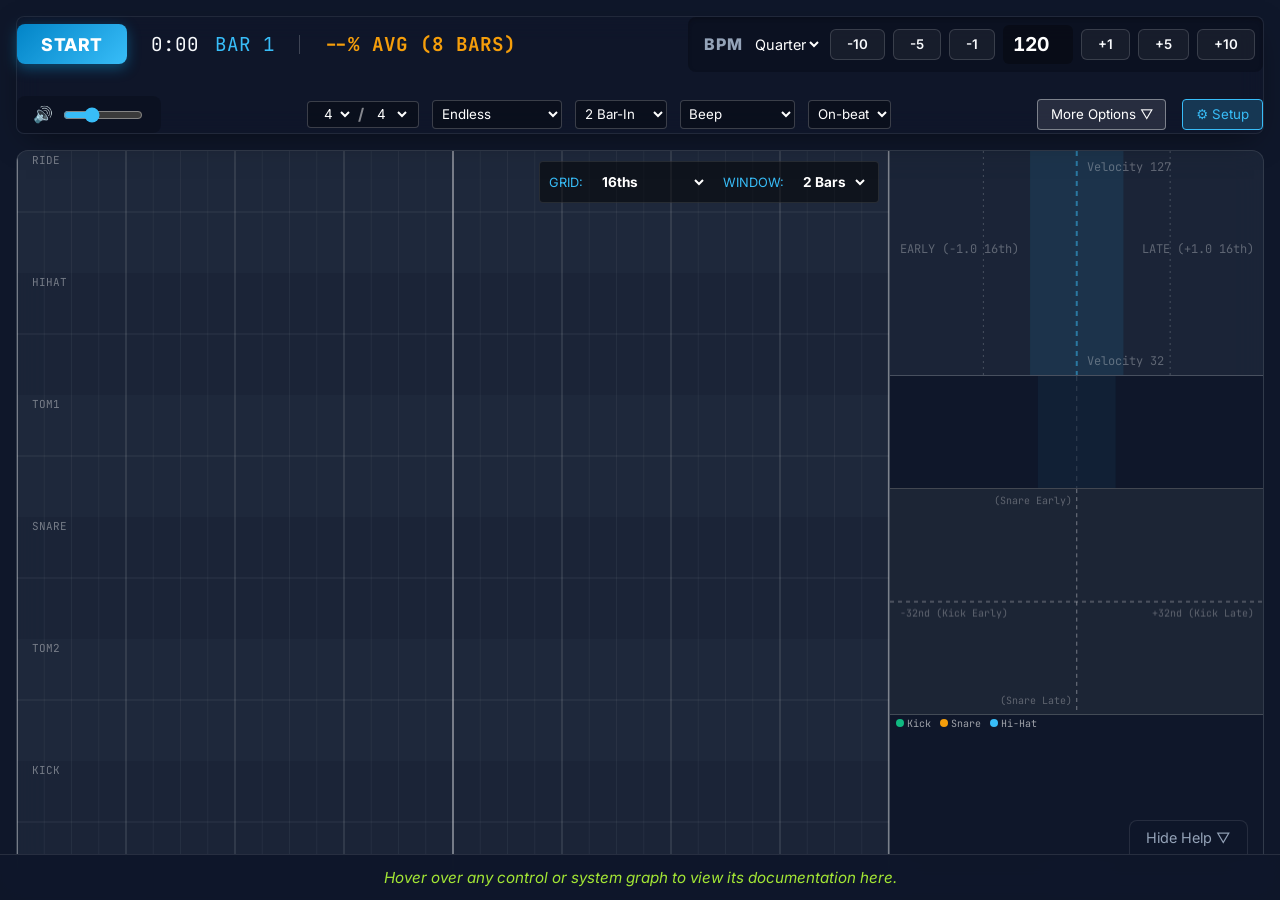
==== commit c05b2575: "Switch time signature to dropdowns. Add pulse width option for metronome." ====
--- a/index.html
+++ b/index.html
@@ -41,6 +41,10 @@
             <div style="display: flex; align-items: center; gap: 0.5rem; background: rgba(0,0,0,0.2); padding: 0.5rem; border-radius: var(--border-radius-md); box-shadow: inset 0 2px 4px rgba(0,0,0,0.2);"
                 data-help="Main Tempo (Beats Per Minute). Use the quick-step buttons for rapid tuning.">
                 <span style="font-weight: 800; color: var(--color-text-muted); padding-left: 0.5rem; letter-spacing: 1px;">BPM</span>
+                <select id="bpm-pulse" title="BPM Pulse" style="background: transparent; color: white; border: none; font-size: 0.9em; outline: none; appearance: auto; -webkit-appearance: auto; padding: 0; cursor: pointer;">
+                    <option value="4" style="color: black;" selected>Quarter</option>
+                    <option value="8" style="color: black;">Eighth</option>
+                </select>
                 <button class="btn-secondary bpm-step" data-step="-10">-10</button>
                 <button class="btn-secondary bpm-step" data-step="-5">-5</button>
                 <button class="btn-secondary bpm-step" data-step="-1">-1</button>
@@ -64,11 +68,25 @@
                 <div style="display: flex; align-items: center; background: rgba(0,0,0,0.3); padding: 0.15rem 0.5rem; border-radius: 4px; border: 1px solid rgba(255,255,255,0.2); font-weight: bold; gap: 0.3rem;"
                     title="Time Signature"
                     data-help="Set the Time Signature (Beats per Bar / Subdivision). Hits resolve primarily back to default quarter note pulses.">
-                    <input type="number" id="setting-ts-count" value="4" min="1" max="32"
-                        style="width: 30px; background: transparent; color: white; border: none; text-align: right; outline: none; -moz-appearance: textfield; appearance: textfield;">
+                    <select id="setting-ts-count"
+                        style="background: transparent; color: white; border: none; text-align: right; outline: none; appearance: auto; -webkit-appearance: auto; cursor: pointer; padding: 0 4px;">
+                        <option value="2" style="color: black;">2</option>
+                        <option value="3" style="color: black;">3</option>
+                        <option value="4" selected style="color: black;">4</option>
+                        <option value="5" style="color: black;">5</option>
+                        <option value="6" style="color: black;">6</option>
+                        <option value="7" style="color: black;">7</option>
+                        <option value="8" style="color: black;">8</option>
+                        <option value="9" style="color: black;">9</option>
+                    </select>
                     <span style="color: rgba(255,255,255,0.5);">/</span>
-                    <input type="number" id="setting-ts-subdiv" value="4" min="1" max="32"
-                        style="width: 30px; background: transparent; color: white; border: none; outline: none; -moz-appearance: textfield; appearance: textfield;">
+                    <select id="setting-ts-subdiv"
+                        style="background: transparent; color: white; border: none; outline: none; appearance: auto; -webkit-appearance: auto; cursor: pointer; padding: 0 4px;">
+                        <option value="2" style="color: black;">2</option>
+                        <option value="4" selected style="color: black;">4</option>
+                        <option value="8" style="color: black;">8</option>
+                        <option value="16" style="color: black;">16</option>
+                    </select>
                 </div>
                 <select id="setting-intervalMode" title="Interval Mode"
                     data-help="Select 'Endless' to practice indefinitely, or set a focused duration filter which will auto-stop the clock."
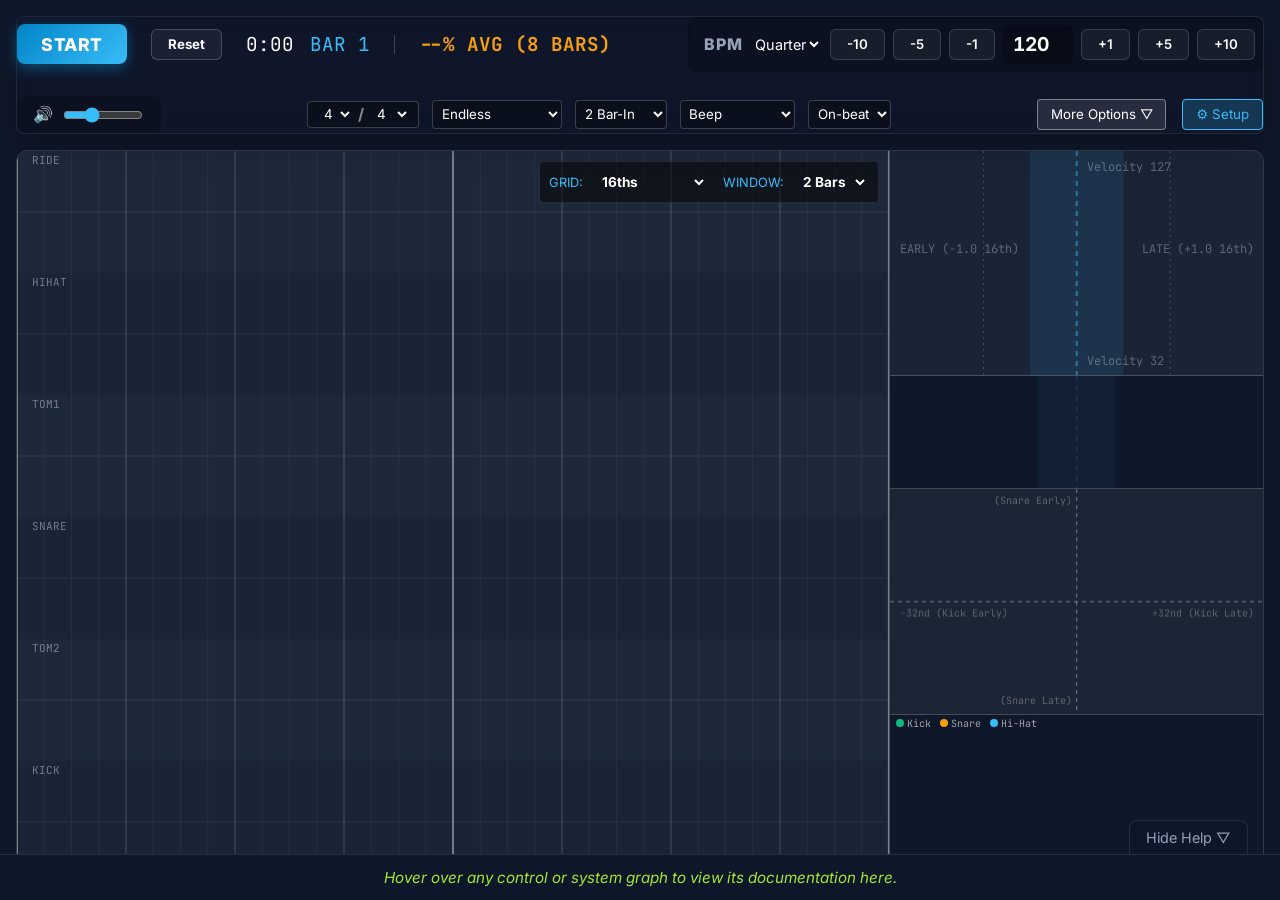
==== commit 7b58932d: "Replace stop with pause and add reset button." ====
--- a/index.html
+++ b/index.html
@@ -24,6 +24,7 @@
             <div style="display: flex; align-items: center; gap: 1.5rem;">
                 <button id="play-btn" class="btn-primary"
                     data-help="Click Start to initiate your live coaching session. The master clock and bar counter will track your progress.">Start</button>
+                <button id="reset-btn" class="btn-secondary" style="font-weight: bold; border: 1px solid rgba(255,255,255,0.2);">Reset</button>
                 <div style="display: flex; gap: 1rem; align-items: baseline;">
                     <span id="timer-display" data-help="Session Duration." class="numeric-data"
                         style="font-size: 1.2rem;">0:00</span>
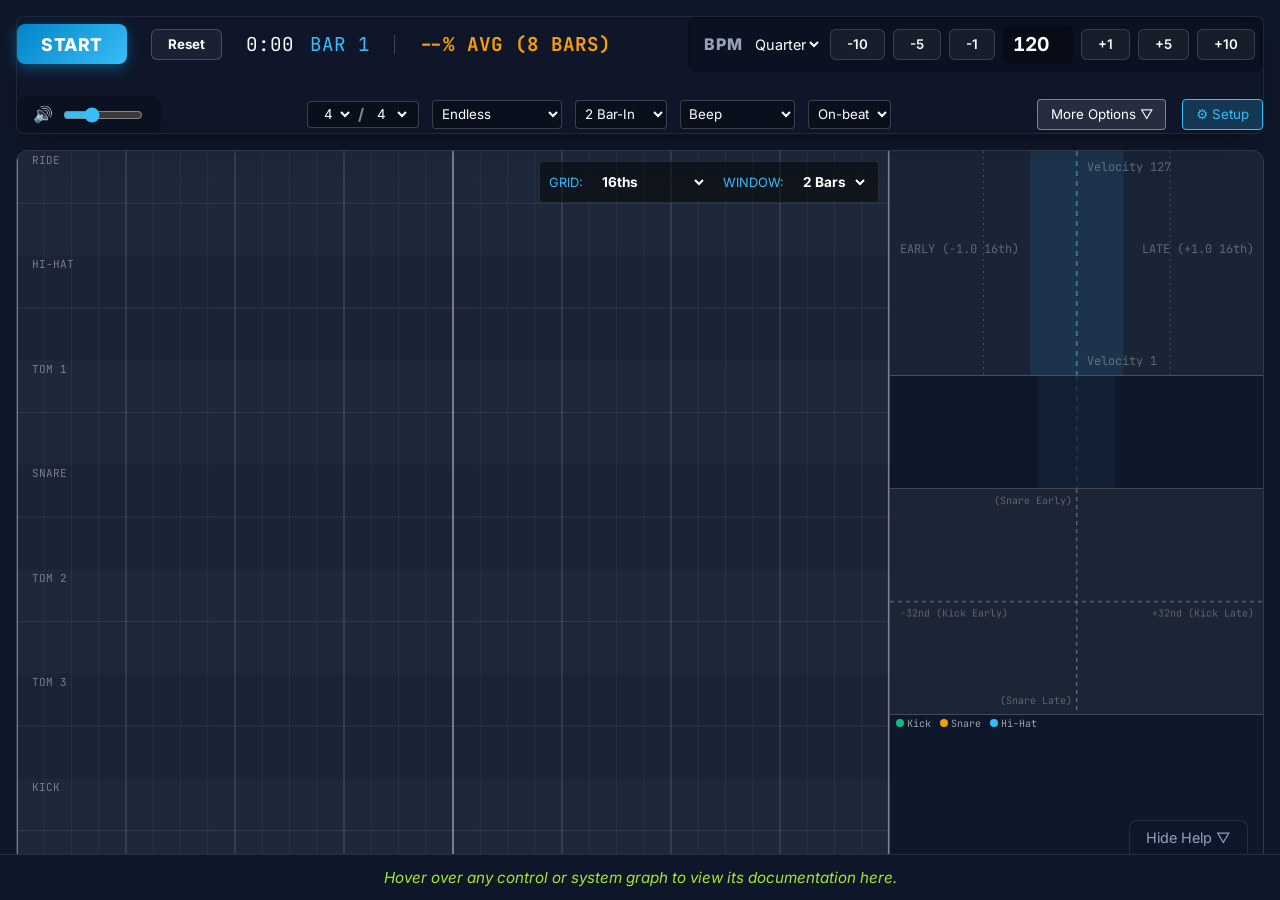
==== commit c5815fe4: "Add tests" ====
--- a/index.html
+++ b/index.html
@@ -12,6 +12,16 @@
     <link href="https://fonts.googleapis.com/css2?family=JetBrains+Mono:wght@400;700&display=swap" rel="stylesheet">
     <!-- Styles -->
     <link rel="stylesheet" href="css/style.css">
+    <style>
+        @keyframes heartbeat-glow {
+            0% { transform: scale(1); opacity: 0.5; box-shadow: 0 0 0 rgba(163, 230, 53, 0); }
+            20% { transform: scale(1.3); opacity: 1; box-shadow: 0 0 10px rgba(163, 230, 53, 0.8); }
+            100% { transform: scale(1); opacity: 0.5; box-shadow: 0 0 0 rgba(163, 230, 53, 0); }
+        }
+        .heartbeat-active {
+            animation: heartbeat-glow 0.4s ease-out;
+        }
+    </style>
 </head>
 
 <body>
@@ -51,6 +61,10 @@
                 <button class="btn-secondary bpm-step" data-step="-1">-1</button>
                 <input type="number" id="bpm-input" class="numeric-data" value="120" min="40" max="300"
                     style="width: 70px; text-align: center; font-size: 1.2rem; font-weight: bold; border-color: transparent;">
+                <span id="midi-sync-status" style="display: none; font-size: 0.65rem; font-weight: bold; padding: 0.1rem 0.3rem; border-radius: 3px; background: var(--color-primary-accent); color: black; margin-left: -0.25rem; white-space: nowrap; box-shadow: 0 0 10px var(--color-primary-accent); align-items: center; gap: 4px;">
+                    <span id="midi-heartbeat" style="display: inline-block; width: 6px; height: 6px; border-radius: 50%; background: #a3e635; opacity: 0.5;"></span>
+                    EXT SYNC
+                </span>
                 <button class="btn-secondary bpm-step" data-step="1">+1</button>
                 <button class="btn-secondary bpm-step" data-step="5">+5</button>
                 <button class="btn-secondary bpm-step" data-step="10">+10</button>
@@ -349,8 +363,11 @@
         <div id="view-setup">
             <div style="margin-bottom: 2rem;">
                 <h3 data-help="Current status of the browser's Web MIDI API connection.">MIDI Connection</h3>
-                <div id="midi-status" style="color: var(--color-warning);">Waiting for browser Web MIDI permission...
-                </div>
+                <div style="display: flex; align-items: flex-start; justify-content: space-between; gap: 1rem;">
+                    <div id="midi-status" style="color: var(--color-warning);">Waiting for browser Web MIDI permission...</div>
+                    <button id="btn-rescan-midi" class="btn-secondary" style="font-size: 0.75rem; padding: 0.2rem 0.6rem; margin-top: -0.2rem;">↻ Rescan</button>
+                </div>
+                <div id="midi-device-list" style="margin-top: 0.75rem; display: flex; flex-direction: column; gap: 0.5rem;"></div>
             </div>
 
             <div style="margin-bottom: 2rem;"
@@ -494,6 +511,11 @@
                         </div>
 
                         <div style="display: flex; align-items: center; justify-content: space-between;">
+                            <span data-help="When enabled, only corrective audible feedback plays for early or late hits. Good, great, and perfect sounds are muted.">Only Too Fast / Too Slow:</span>
+                            <input type="checkbox" id="setting-feedbackOnlyCorrections" style="transform: scale(1.2);">
+                        </div>
+
+                        <div style="display: flex; align-items: center; justify-content: space-between;">
                             <span data-help="Adjust the pitch/frequency (Hz) of the standard electronic metronome beep sound.">Metronome Beep Pitch:</span>
                             <div style="display: flex; align-items: center; gap: 0.5rem;">
                                 <input type="range" id="setting-beepFrequency" min="400" max="2000" value="1000" step="10" style="width: 80px;">
@@ -591,4 +613,4 @@
     <script type="module" src="js/app.js?v=2"></script>
 </body>
 
-</html>+</html>
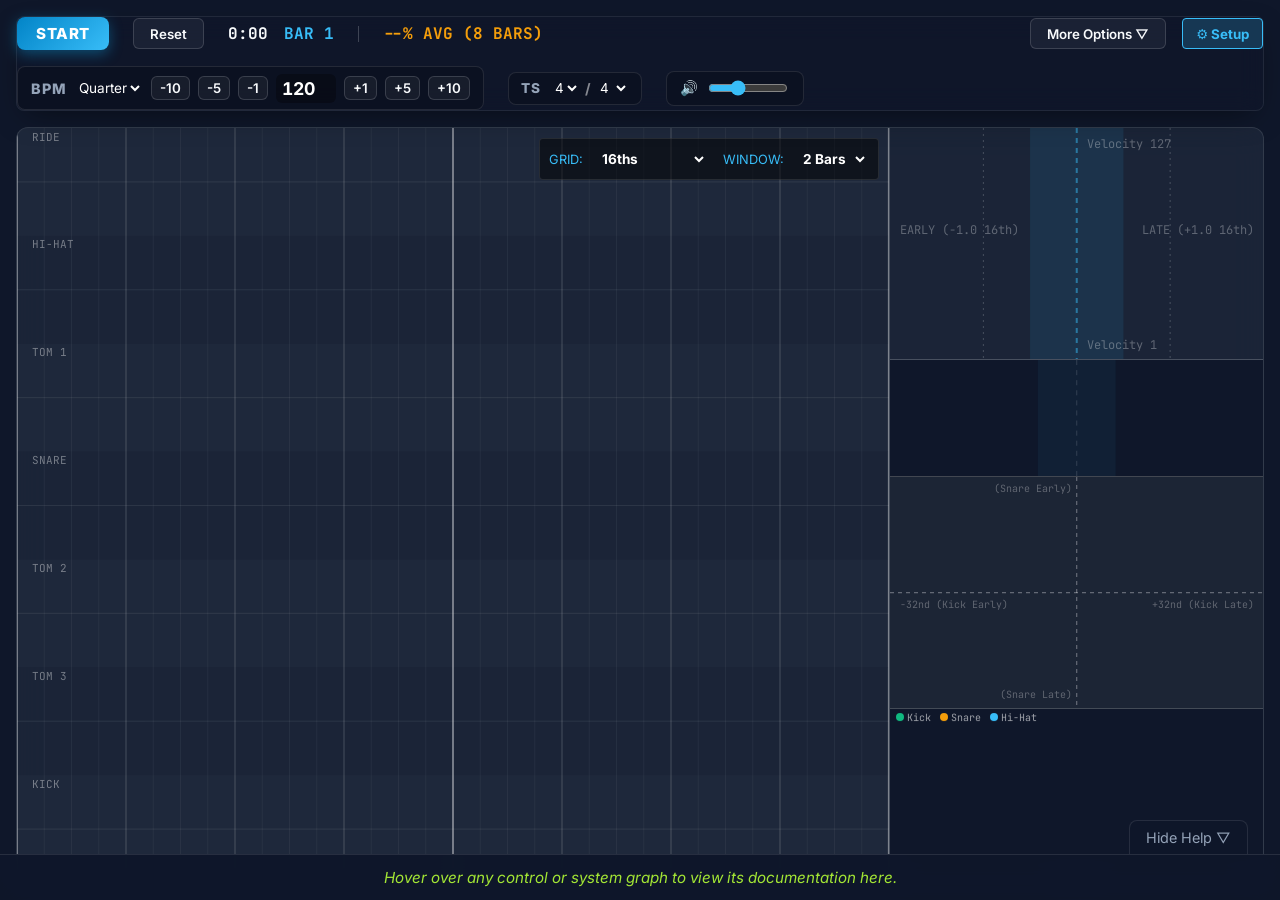
==== commit 7a03f613: "Update control bar" ====
--- a/index.html
+++ b/index.html
@@ -28,63 +28,69 @@
     <div id="app">
         <!-- Top Horizontal Dashboard -->
         <div id="top-bar" class="glass-panel"
-            style="position: relative; display: flex; align-items: center; justify-content: space-between; flex-wrap: wrap; gap: 1.5rem; z-index: 10;">
-
-            <!-- Execution Controls -->
-            <div style="display: flex; align-items: center; gap: 1.5rem;">
-                <button id="play-btn" class="btn-primary"
-                    data-help="Click Start to initiate your live coaching session. The master clock and bar counter will track your progress.">Start</button>
-                <button id="reset-btn" class="btn-secondary" style="font-weight: bold; border: 1px solid rgba(255,255,255,0.2);">Reset</button>
-                <div style="display: flex; gap: 1rem; align-items: baseline;">
-                    <span id="timer-display" data-help="Session Duration." class="numeric-data"
-                        style="font-size: 1.2rem;">0:00</span>
-                    <span id="bar-display" data-help="Current measure count in the active session." class="numeric-data"
-                        style="font-size: 1.2rem; color: var(--color-primary-accent);">BAR 1</span>
-                    <div
-                        style="width: 1px; height: 1.2rem; background: rgba(255,255,255,0.2); align-self: center; margin: 0 0.5rem;">
-                    </div>
-                    <span id="score-display" data-help="Live Average Timing Score evaluated over the current window." class="numeric-data"
-                        style="font-size: 1.2rem; font-weight: bold; color: var(--color-warning);">--% AVG (8 BARS)</span>
-                </div>
-            </div>
-
-            <!-- BPM Tuner Engine -->
-            <div style="display: flex; align-items: center; gap: 0.5rem; background: rgba(0,0,0,0.2); padding: 0.5rem; border-radius: var(--border-radius-md); box-shadow: inset 0 2px 4px rgba(0,0,0,0.2);"
-                data-help="Main Tempo (Beats Per Minute). Use the quick-step buttons for rapid tuning.">
-                <span style="font-weight: 800; color: var(--color-text-muted); padding-left: 0.5rem; letter-spacing: 1px;">BPM</span>
-                <select id="bpm-pulse" title="BPM Pulse" style="background: transparent; color: white; border: none; font-size: 0.9em; outline: none; appearance: auto; -webkit-appearance: auto; padding: 0; cursor: pointer;">
-                    <option value="4" style="color: black;" selected>Quarter</option>
-                    <option value="8" style="color: black;">Eighth</option>
-                </select>
-                <button class="btn-secondary bpm-step" data-step="-10">-10</button>
-                <button class="btn-secondary bpm-step" data-step="-5">-5</button>
-                <button class="btn-secondary bpm-step" data-step="-1">-1</button>
-                <input type="number" id="bpm-input" class="numeric-data" value="120" min="40" max="300"
-                    style="width: 70px; text-align: center; font-size: 1.2rem; font-weight: bold; border-color: transparent;">
-                <span id="midi-sync-status" style="display: none; font-size: 0.65rem; font-weight: bold; padding: 0.1rem 0.3rem; border-radius: 3px; background: var(--color-primary-accent); color: black; margin-left: -0.25rem; white-space: nowrap; box-shadow: 0 0 10px var(--color-primary-accent); align-items: center; gap: 4px;">
-                    <span id="midi-heartbeat" style="display: inline-block; width: 6px; height: 6px; border-radius: 50%; background: #a3e635; opacity: 0.5;"></span>
-                    EXT SYNC
-                </span>
-                <button class="btn-secondary bpm-step" data-step="1">+1</button>
-                <button class="btn-secondary bpm-step" data-step="5">+5</button>
-                <button class="btn-secondary bpm-step" data-step="10">+10</button>
-            </div>
-
-            <!-- Master Volume -->
-            <div style="display: flex; align-items: center; gap: 0.5rem; background: rgba(0,0,0,0.2); padding: 0.5rem 1rem; border-radius: 8px;"
-                data-help="Global metronome audio output volume. Drag past 100% to boost gain.">
-                <span>🔊</span>
-                <input type="range" id="setting-master-volume" value="100" min="0" max="300"
-                    style="width: 80px; align-self: center; margin-top: 0.2rem;">
-            </div>
-
-            <!-- Core Settings -->
-            <div style="display: flex; align-items: center; gap: 0.8rem;">
-                <div style="display: flex; align-items: center; background: rgba(0,0,0,0.3); padding: 0.15rem 0.5rem; border-radius: 4px; border: 1px solid rgba(255,255,255,0.2); font-weight: bold; gap: 0.3rem;"
+            style="position: relative; display: flex; flex-direction: column; gap: 1rem; z-index: 10;">
+
+            <!-- Row 1 -->
+            <div style="display: flex; align-items: center; justify-content: space-between; flex-wrap: wrap; gap: 1rem;">
+                <!-- Execution Controls -->
+                <div style="display: flex; align-items: center; gap: 1.5rem;">
+                    <button id="play-btn" class="btn-primary"
+                        style="font-size: 0.95rem; padding: 0.45rem 1.2rem;"
+                        data-help="Click Start to initiate your live coaching session. The master clock and bar counter will track your progress.">Start</button>
+                    <button id="reset-btn" class="btn-secondary">Reset</button>
+                    <div style="display: flex; gap: 1rem; align-items: baseline;">
+                        <span id="timer-display" data-help="Session Duration." class="numeric-data"
+                            style="font-size: 1rem; font-weight: bold;">0:00</span>
+                        <span id="bar-display" data-help="Current measure count in the active session." class="numeric-data"
+                            style="font-size: 1rem; font-weight: bold; color: var(--color-primary-accent);">BAR 1</span>
+                        <div
+                            style="width: 1px; height: 1rem; background: rgba(255,255,255,0.2); align-self: center; margin: 0 0.5rem;">
+                        </div>
+                        <span id="score-display" data-help="Live Average Timing Score evaluated over the current window." class="numeric-data"
+                            style="font-size: 1rem; font-weight: bold; color: var(--color-warning);">--% AVG (8 BARS)</span>
+                    </div>
+                </div>
+
+                <div style="display: flex; align-items: center; gap: 1rem;">
+                    <button id="btn-toggle-challenges" class="btn-secondary"
+                        data-help="Opens the drop-down menu for advanced options.">More Options ▽</button>
+                    <button id="btn-hardware-setup"
+                        data-help="Configure MIDI ports, map custom electronic drum triggers, and calibrate system latency."
+                        style="padding: 0.4rem 0.8rem; cursor: pointer; border-radius: 4px; background: rgba(56, 189, 248, 0.2); color: var(--color-primary-accent); border: 1px solid var(--color-primary-accent); font-weight: bold;">⚙️ Setup</button>
+                </div>
+            </div>
+
+            <!-- Row 2 -->
+            <div style="display: flex; align-items: center; gap: 1.5rem; flex-wrap: wrap;">
+                <!-- BPM Tuner Engine -->
+                <div style="display: flex; align-items: center; gap: 0.5rem; background: rgba(0,0,0,0.2); padding: 0.4rem 0.8rem; border-radius: 8px; border: 1px solid rgba(255,255,255,0.1);"
+                    data-help="Main Tempo (Beats Per Minute). Use the quick-step buttons for rapid tuning.">
+                    <span style="font-weight: 800; color: var(--color-text-muted); letter-spacing: 1px; font-size: 0.9rem;">BPM</span>
+                    <select id="bpm-pulse" title="BPM Pulse" style="background: transparent; color: white; border: none; font-size: 0.85em; outline: none; appearance: auto; -webkit-appearance: auto; padding: 0; cursor: pointer;">
+                        <option value="4" style="color: black;" selected>Quarter</option>
+                        <option value="8" style="color: black;">Eighth</option>
+                    </select>
+                    <button class="btn-secondary bpm-step" data-step="-10" style="padding: 0.2rem 0.5rem;">-10</button>
+                    <button class="btn-secondary bpm-step" data-step="-5" style="padding: 0.2rem 0.5rem;">-5</button>
+                    <button class="btn-secondary bpm-step" data-step="-1" style="padding: 0.2rem 0.5rem;">-1</button>
+                    <input type="number" id="bpm-input" class="numeric-data" value="120" min="40" max="300"
+                        style="width: 60px; height: 1.8rem; text-align: center; font-size: 1.1rem; font-weight: bold; border-color: transparent; padding: 0;">
+                    <span id="midi-sync-status" style="display: none; font-size: 0.65rem; font-weight: bold; padding: 0.1rem 0.3rem; border-radius: 3px; background: var(--color-primary-accent); color: black; margin-left: -0.25rem; white-space: nowrap; box-shadow: 0 0 10px var(--color-primary-accent); align-items: center; gap: 4px;">
+                        <span id="midi-heartbeat" style="display: inline-block; width: 6px; height: 6px; border-radius: 50%; background: #a3e635; opacity: 0.5;"></span>
+                        EXT SYNC
+                    </span>
+                    <button class="btn-secondary bpm-step" data-step="1" style="padding: 0.2rem 0.5rem;">+1</button>
+                    <button class="btn-secondary bpm-step" data-step="5" style="padding: 0.2rem 0.5rem;">+5</button>
+                    <button class="btn-secondary bpm-step" data-step="10" style="padding: 0.2rem 0.5rem;">+10</button>
+                </div>
+
+                <!-- Core Settings -->
+                <div style="display: flex; align-items: center; background: rgba(0,0,0,0.2); padding: 0.4rem 0.8rem; border-radius: 8px; border: 1px solid rgba(255,255,255,0.1); font-weight: bold; gap: 0.3rem; font-size: 0.9rem;"
                     title="Time Signature"
                     data-help="Set the Time Signature (Beats per Bar / Subdivision). Hits resolve primarily back to default quarter note pulses.">
+                    <span style="font-weight: 800; color: var(--color-text-muted); letter-spacing: 1px; font-size: 0.85rem; margin-right: 0.3rem;">TS</span>
                     <select id="setting-ts-count"
-                        style="background: transparent; color: white; border: none; text-align: right; outline: none; appearance: auto; -webkit-appearance: auto; cursor: pointer; padding: 0 4px;">
+                        style="background: transparent; color: white; border: none; text-align: right; outline: none; appearance: auto; -webkit-appearance: auto; cursor: pointer; padding: 0;">
                         <option value="2" style="color: black;">2</option>
                         <option value="3" style="color: black;">3</option>
                         <option value="4" selected style="color: black;">4</option>
@@ -96,59 +102,59 @@
                     </select>
                     <span style="color: rgba(255,255,255,0.5);">/</span>
                     <select id="setting-ts-subdiv"
-                        style="background: transparent; color: white; border: none; outline: none; appearance: auto; -webkit-appearance: auto; cursor: pointer; padding: 0 4px;">
+                        style="background: transparent; color: white; border: none; outline: none; appearance: auto; -webkit-appearance: auto; cursor: pointer; padding: 0;">
                         <option value="2" style="color: black;">2</option>
                         <option value="4" selected style="color: black;">4</option>
                         <option value="8" style="color: black;">8</option>
                         <option value="16" style="color: black;">16</option>
                     </select>
                 </div>
-                <select id="setting-intervalMode" title="Interval Mode"
-                    data-help="Select 'Endless' to practice indefinitely, or set a focused duration filter which will auto-stop the clock."
-                    style="padding: 0.3rem; background: rgba(0,0,0,0.3); color: white; border: 1px solid rgba(255,255,255,0.2); border-radius: 4px;">
-                    <option value="endless">Endless</option>
-                    <option value="1min">Focus (1 min)</option>
-                    <option value="3min">Stamina (3 min)</option>
-                </select>
-                <select id="setting-countInBars" title="Count-In"
-                    data-help="Sets the number of standard bars played before the session tracker and muting challenges actually begin."
-                    style="padding: 0.3rem; background: rgba(0,0,0,0.3); color: white; border: 1px solid rgba(255,255,255,0.2); border-radius: 4px;">
-                    <option value="0">No Count</option>
-                    <option value="1">1 Bar-In</option>
-                    <option value="2" selected>2 Bar-In</option>
-                </select>
-                <select id="setting-voicing" title="Voicing"
-                    data-help="Select the click tone. 'Woodblock' is warmer, 'Voice' counts out loud, and 'Standard' is an electronic beep."
-                    style="padding: 0.3rem; background: rgba(0,0,0,0.3); color: white; border: 1px solid rgba(255,255,255,0.2); border-radius: 4px;">
-                    <option value="beep">Beep</option>
-                    <option value="woodblock">Wood</option>
-                    <option value="female-voice">Female Voice</option>
-                    <option value="male-voice">Male Voice</option>
-                </select>
-                <select id="setting-emphasis" title="Emphasis Grid"
-                    data-help="Filters out specific beat pulses. 'Ands' only plays the offbeats; '2 and 4' forces backbeat feel."
-                    style="padding: 0.3rem; background: rgba(0,0,0,0.3); color: white; border: 1px solid rgba(255,255,255,0.2); border-radius: 4px;">
-                    <option value="on-beat">On-beat</option>
-                    <option value="ands">Ands</option>
-                    <option value="2and4">2 & 4</option>
-                </select>
-                </select>
-            </div>
-
-            <div style="display: flex; align-items: center; gap: 1rem;">
-                <button id="btn-toggle-challenges"
-                    data-help="Opens the drop-down menu for advanced Mute Bars and Shaky Click features."
-                    style="padding: 0.4rem 0.8rem; cursor: pointer; border-radius: 4px; border: 1px solid rgba(255,255,255,0.4); background: rgba(255,255,255,0.1); color: white;">More
-                    Options ▽</button>
-                <button id="btn-hardware-setup"
-                    data-help="Configure MIDI ports, map custom electronic drum triggers, and calibrate system latency."
-                    style="padding: 0.4rem 0.8rem; cursor: pointer; border-radius: 4px; background: rgba(56, 189, 248, 0.2); color: var(--color-primary-accent); border: 1px solid var(--color-primary-accent);">⚙️
-                    Setup</button>
+
+                <!-- Master Volume -->
+                <div style="display: flex; align-items: center; gap: 0.5rem; background: rgba(0,0,0,0.2); padding: 0.4rem 0.8rem; border-radius: 8px; border: 1px solid rgba(255,255,255,0.1);"
+                    data-help="Global metronome audio output volume. Drag past 100% to boost gain.">
+                    <span style="font-size: 0.9rem;">🔊</span>
+                    <input type="range" id="setting-master-volume" value="100" min="0" max="300"
+                        style="width: 80px; align-self: center;">
+                </div>
             </div>
 
             <!-- Absolute Dropdown Overlay for Challenges -->
             <div id="expanded-rhythm-settings"
                 style="display: none; position: absolute; top: calc(100% + 10px); left: 0; right: 0; background: rgba(30, 41, 59, 0.95); backdrop-filter: blur(10px); padding: 1.5rem; z-index: 20; border: 1px solid rgba(255,255,255,0.2); border-radius: 8px; box-shadow: 0 20px 25px -5px rgba(0,0,0,0.5);">
+                <div style="display: flex; gap: 1rem; margin-bottom: 1.5rem; padding-bottom: 1.5rem; border-bottom: 1px solid rgba(255,255,255,0.1); flex-wrap: wrap;">
+                    <div style="display: flex; flex-direction: column; gap: 0.3rem;">
+                        <label style="font-size: 0.85rem; color: #94a3b8; font-weight: bold;">Interval Mode</label>
+                        <select id="setting-intervalMode" title="Interval Mode"
+                            data-help="Select 'Endless' to practice indefinitely, or set a focused duration filter which will auto-stop the clock."
+                            style="padding: 0.3rem; background: rgba(0,0,0,0.3); color: white; border: 1px solid rgba(255,255,255,0.2); border-radius: 4px;">
+                            <option value="endless">Endless</option>
+                            <option value="1min">Focus (1 min)</option>
+                            <option value="3min">Stamina (3 min)</option>
+                        </select>
+                    </div>
+                    <div style="display: flex; flex-direction: column; gap: 0.3rem;">
+                        <label style="font-size: 0.85rem; color: #94a3b8; font-weight: bold;">Count-In</label>
+                        <select id="setting-countInBars" title="Count-In"
+                            data-help="Sets the number of standard bars played before the session tracker and muting challenges actually begin."
+                            style="padding: 0.3rem; background: rgba(0,0,0,0.3); color: white; border: 1px solid rgba(255,255,255,0.2); border-radius: 4px;">
+                            <option value="0">No Count</option>
+                            <option value="1">1 Bar-In</option>
+                            <option value="2" selected>2 Bar-In</option>
+                        </select>
+                    </div>
+                    <div style="display: flex; flex-direction: column; gap: 0.3rem;">
+                        <label style="font-size: 0.85rem; color: #94a3b8; font-weight: bold;">Voicing</label>
+                        <select id="setting-voicing" title="Voicing"
+                            data-help="Select the click tone. 'Woodblock' is warmer, 'Voice' counts out loud, and 'Standard' is an electronic beep."
+                            style="padding: 0.3rem; background: rgba(0,0,0,0.3); color: white; border: 1px solid rgba(255,255,255,0.2); border-radius: 4px;">
+                            <option value="beep">Beep</option>
+                            <option value="woodblock">Wood</option>
+                            <option value="female-voice">Female Voice</option>
+                            <option value="male-voice">Male Voice</option>
+                        </select>
+                    </div>
+                </div>
                 <div style="display: flex; justify-content: space-around; gap: 2rem;">
                     <!-- Subdivision Mixer -->
                     <div style="flex: 1;">
@@ -164,6 +170,11 @@
                                         type="checkbox" id="setting-pattern-main" checked> Main Beat</label>
                                 <input type="range" id="vol-pattern-main" value="100" min="0" max="100"
                                     style="flex: 1;">
+                            </div>
+                            <div style="display: flex; align-items: center; justify-content: space-between;">
+                                <label style="display: flex; align-items: center; gap: 0.5rem; width: 120px;"><input
+                                        type="checkbox" id="setting-pattern-backbeats" checked> Backbeats</label>
+                                <input type="range" id="vol-pattern-backbeats" value="100" min="0" max="100" style="flex: 1;">
                             </div>
                             <div style="display: flex; align-items: center; justify-content: space-between;">
                                 <label style="display: flex; align-items: center; gap: 0.5rem; width: 120px;"><input
@@ -450,30 +461,6 @@
         <!-- Advanced View Focus -->
         <div id="view-advanced" style="display: none;">
             <div style="margin-bottom: 2rem;">
-                <label style="display: block; font-weight: bold; margin-bottom: 0.5rem; color: var(--color-primary-accent); font-size: 1.1rem;">System Synchronization</label>
-                <div style="display: flex; flex-direction: column; gap: 1rem; margin-top: 1rem; background: rgba(0,0,0,0.2); border: 1px solid rgba(255,255,255,0.1); padding: 1rem; border-radius: 8px;">
-                    <div style="display: flex; align-items: center; justify-content: space-between;">
-                        <span data-help="When enabled, Pocket Lab will automatically slave its Tempo and Start/Stop Engine to incoming Web MIDI Real-Time Clocks (e.g. Ableton Live via IAC Driver).">External MIDI Clock Sync:</span>
-                        <input type="checkbox" id="setting-midiSync" style="transform: scale(1.2);">
-                    </div>
-                    <div style="display: flex; align-items: center; justify-content: space-between; border-top: 1px solid rgba(255,255,255,0.1); padding-top: 1rem;">
-                        <span data-help="Automatically mutes the Pocket Lab metronome audio while external Master Sync is actively playing.">Mute Metronome when Synchronized:</span>
-                        <input type="checkbox" id="setting-muteSync" style="transform: scale(1.2);">
-                    </div>
-                    <details style="margin-top: 0.5rem; font-size: 0.85rem; color: #94a3b8; border-top: 1px dotted rgba(255,255,255,0.2); padding-top: 0.5rem;">
-                        <summary style="cursor: pointer; color: var(--color-primary-accent); font-weight: bold;">How to Setup Ableton Live Sync (macOS)</summary>
-                        <ol style="margin-top: 0.5rem; padding-left: 1.25rem; line-height: 1.4;">
-                            <li style="margin-bottom: 0.25rem;">Open the built-in macOS <strong>Audio MIDI Setup</strong> application.</li>
-                            <li style="margin-bottom: 0.25rem;">Go to Window -> Show MIDI Studio -> double-click <strong>IAC Driver</strong> and ensure "Device is online" is checked.</li>
-                            <li style="margin-bottom: 0.25rem;">Open <strong>Ableton Live</strong> -> Preferences -> Link/Tempo/MIDI.</li>
-                            <li style="margin-bottom: 0.25rem;">Under MIDI Ports, find <strong>Out: IAC Driver (Bus 1)</strong> and toggle <strong>Sync</strong> to <strong>On</strong>.</li>
-                            <li style="margin-bottom: 0.25rem;">Refresh Pocket Lab, ensure the <strong>External Sync</strong> toggle above is active. When you click Play in Ableton, Pocket Lab will automatically lock tempo and begin grading your playing synchronously!</li>
-                        </ol>
-                    </details>
-                </div>
-            </div>
-
-            <div style="margin-bottom: 2rem;">
                 <label
                     style="display: block; font-weight: bold; margin-bottom: 0.5rem; color: var(--color-primary-accent); font-size: 1.1rem;">Audible
                     Feedback</label>
@@ -523,6 +510,30 @@
                             </div>
                         </div>
                     </div>
+            </div>
+
+            <div style="margin-bottom: 2rem;">
+                <label style="display: block; font-weight: bold; margin-bottom: 0.5rem; color: var(--color-primary-accent); font-size: 1.1rem;">MIDI Clock Sync</label>
+                <div style="display: flex; flex-direction: column; gap: 1rem; margin-top: 1rem; background: rgba(0,0,0,0.2); border: 1px solid rgba(255,255,255,0.1); padding: 1rem; border-radius: 8px;">
+                    <div style="display: flex; align-items: center; justify-content: space-between;">
+                        <span data-help="When enabled, Pocket Lab will automatically slave its Tempo and Start/Stop Engine to incoming Web MIDI Real-Time Clocks (e.g. Ableton Live via IAC Driver).">External MIDI Clock Sync:</span>
+                        <input type="checkbox" id="setting-midiSync" style="transform: scale(1.2);">
+                    </div>
+                    <div style="display: flex; align-items: center; justify-content: space-between; border-top: 1px solid rgba(255,255,255,0.1); padding-top: 1rem;">
+                        <span data-help="Automatically mutes the Pocket Lab metronome audio while external Master Sync is actively playing.">Mute Metronome when Synchronized:</span>
+                        <input type="checkbox" id="setting-muteSync" style="transform: scale(1.2);">
+                    </div>
+                    <details style="margin-top: 0.5rem; font-size: 0.85rem; color: #94a3b8; border-top: 1px dotted rgba(255,255,255,0.2); padding-top: 0.5rem;">
+                        <summary style="cursor: pointer; color: var(--color-primary-accent); font-weight: bold;">How to Setup Ableton Live Sync (macOS)</summary>
+                        <ol style="margin-top: 0.5rem; padding-left: 1.25rem; line-height: 1.4;">
+                            <li style="margin-bottom: 0.25rem;">Open the built-in macOS <strong>Audio MIDI Setup</strong> application.</li>
+                            <li style="margin-bottom: 0.25rem;">Go to Window -> Show MIDI Studio -> double-click <strong>IAC Driver</strong> and ensure "Device is online" is checked.</li>
+                            <li style="margin-bottom: 0.25rem;">Open <strong>Ableton Live</strong> -> Preferences -> Link/Tempo/MIDI.</li>
+                            <li style="margin-bottom: 0.25rem;">Under MIDI Ports, find <strong>Out: IAC Driver (Bus 1)</strong> and toggle <strong>Sync</strong> to <strong>On</strong>.</li>
+                            <li style="margin-bottom: 0.25rem;">Refresh Pocket Lab, ensure the <strong>External Sync</strong> toggle above is active. When you click Play in Ableton, Pocket Lab will automatically lock tempo and begin grading your playing synchronously!</li>
+                        </ol>
+                    </details>
+                </div>
             </div>
 
             <div style="margin-bottom: 2rem;">
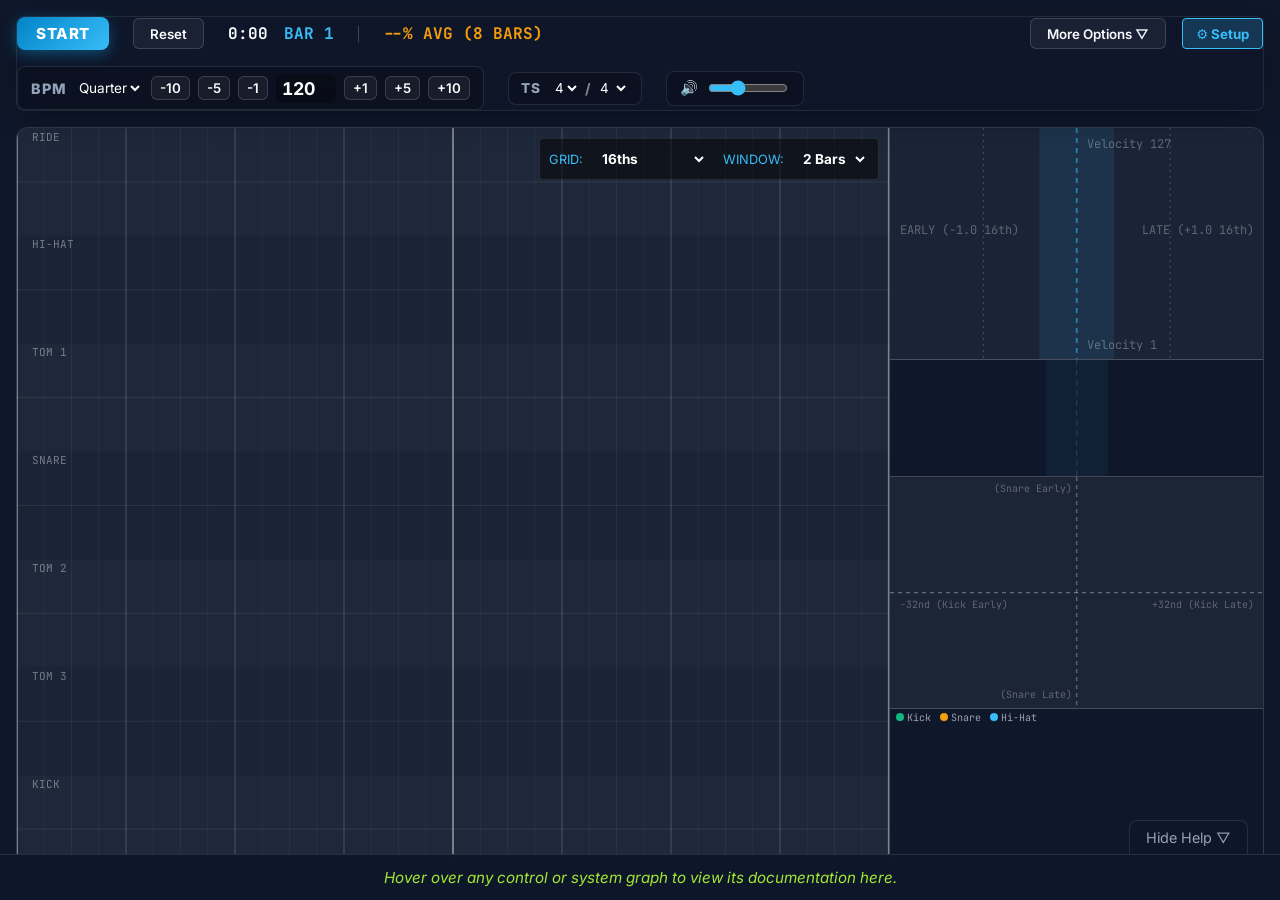
==== commit 35efe7bc: "Update the difficulty levels (20,40,60)" ====
--- a/index.html
+++ b/index.html
@@ -483,8 +483,8 @@
                             (Good Window):</span>
                         <select id="setting-feedbackDifficulty"
                             style="background: rgba(0,0,0,0.3); color: white; border: 1px solid rgba(255,255,255,0.2); border-radius: 4px; padding: 0.3rem;">
-                            <option value="easy">Easy (80%)</option>
-                            <option value="medium" selected>Medium (50%)</option>
+                            <option value="easy">Easy (60%)</option>
+                            <option value="medium" selected>Medium (40%)</option>
                             <option value="hard">Hard (20%)</option>
                         </select>
                     </div>
